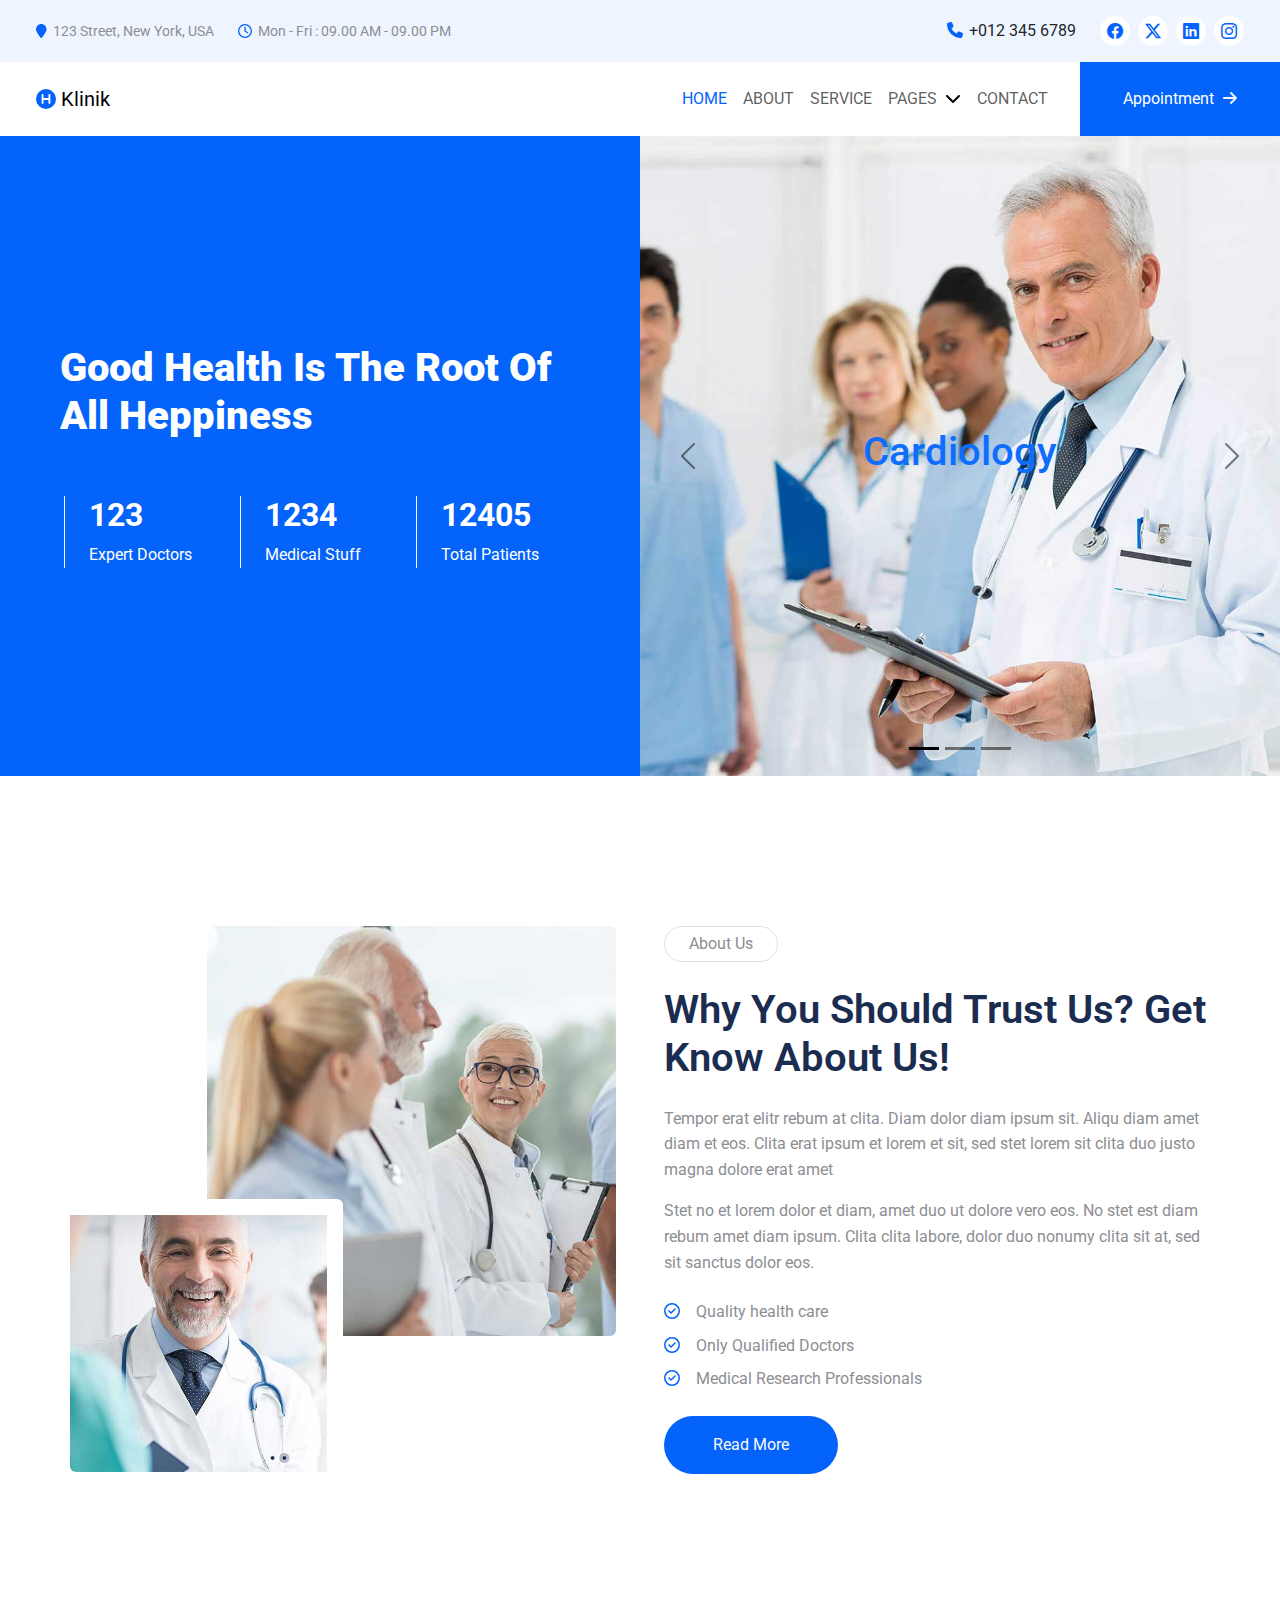
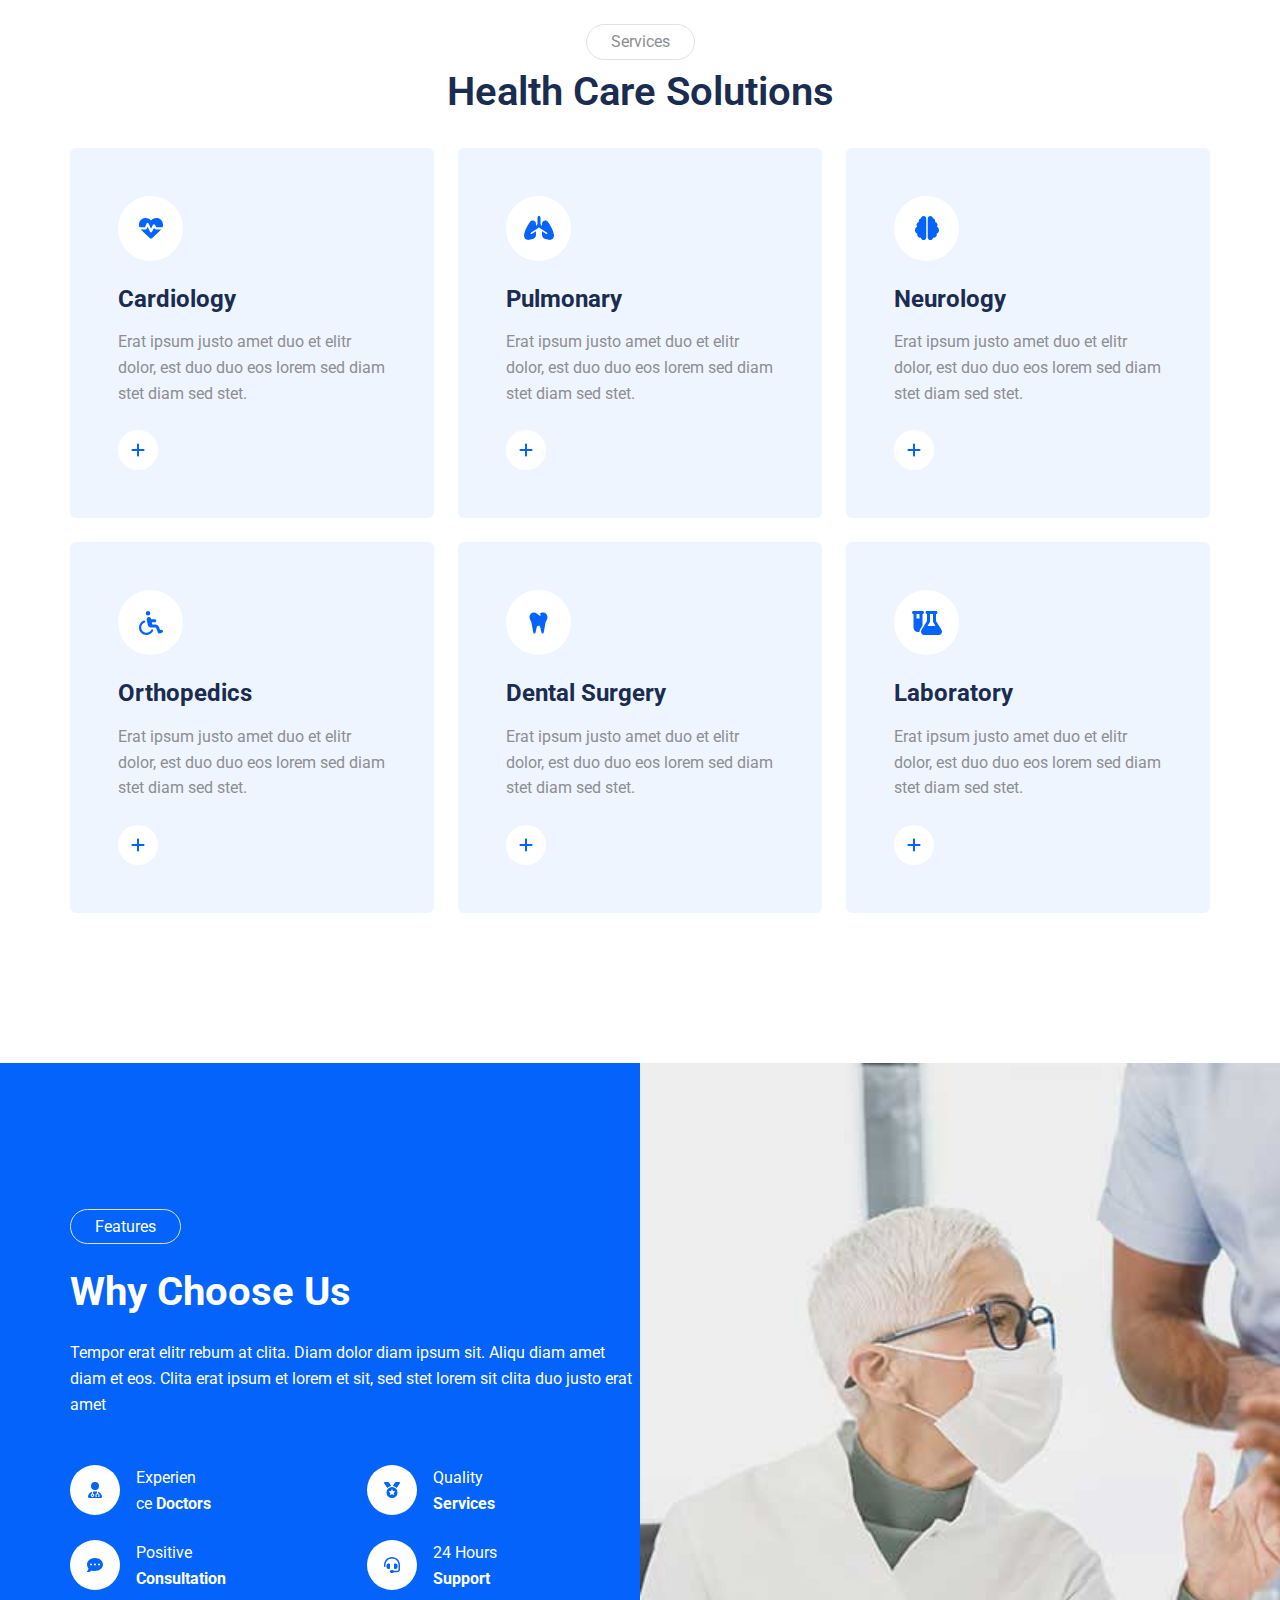
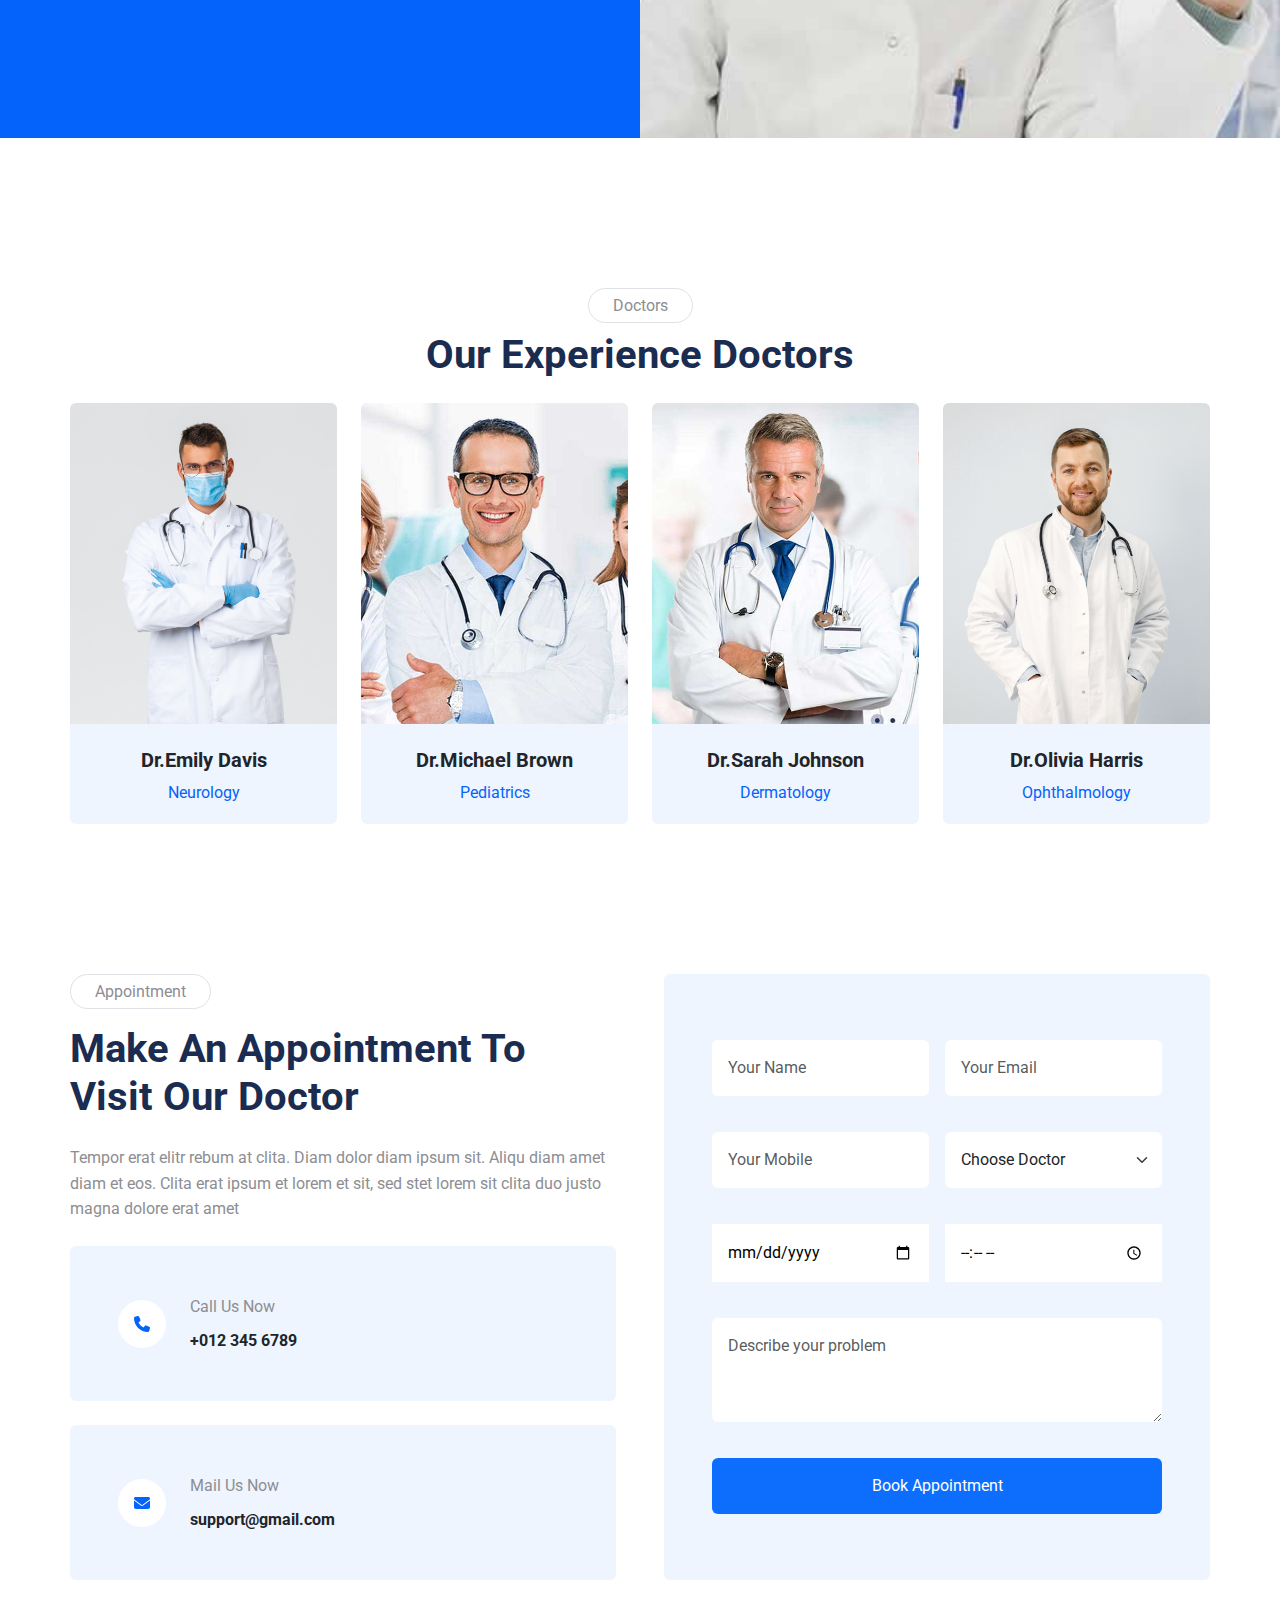
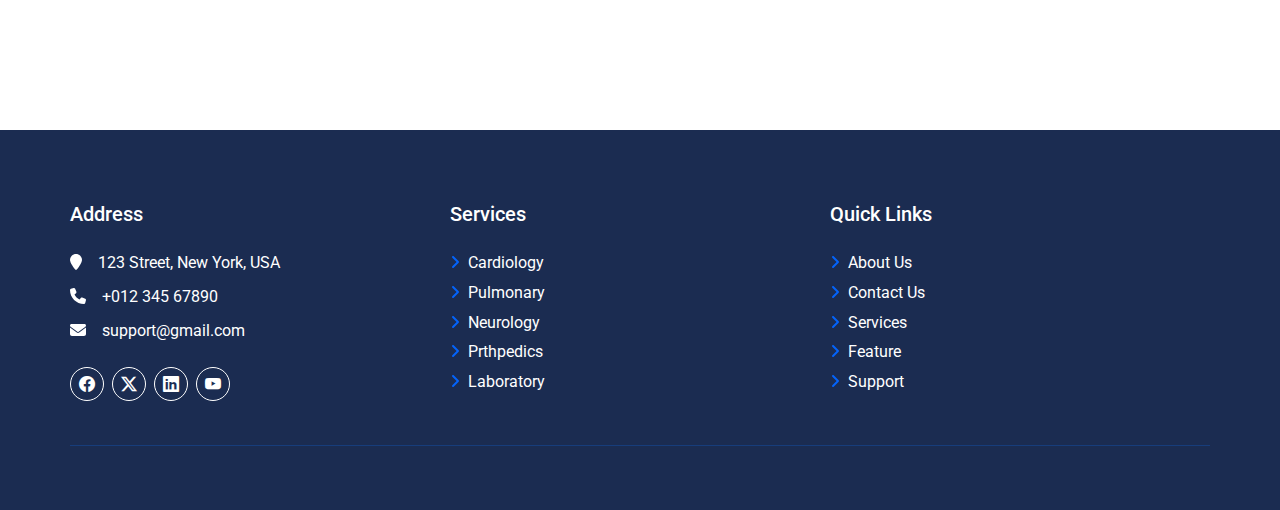
==== index.html @ 883d6381 "init project" ====
<html lang="en">

<head>
  <meta charset="UTF-8">
  <meta name="viewport" content="width=device-width, initial-scale=1.0">

  <!-- Google Web Fonts -->
  <link rel="preconnect" href="https://fonts.googleapis.com">
  <link rel="preconnect" href="https://fonts.gstatic.com" crossorigin>
  <link
    href="https://fonts.googleapis.com/css2?family=Roboto:ital,wght@0,100;0,300;0,400;0,500;0,700;0,900;1,100;1,300;1,400;1,500;1,700;1,900&display=swap"
    rel="stylesheet">

  <!-- Icons bootstrap -->
  <link rel="stylesheet" href="https://cdn.jsdelivr.net/npm/bootstrap-icons@1.11.3/font/bootstrap-icons.min.css">

  <!-- Css -->
  <link rel="stylesheet" href="./css/all.min.css">
  <link rel="stylesheet" href="./css/bootstrap.min.css">
  <link rel="stylesheet" href="./css/index.css">

  <title>Clinique</title>
</head>

<body>
  <!-- topBar Start -->
  <section id="topBar" class="d-none d-lg-block">
    <div class="container-fluid">
      <div class="row justify-content-between px-4 py-3">
        <div class="col-6 d-flex gap-4 align-items-center">
          <small><i class="fa-solid fa-location-pin" id="icon-topbar"></i>123 Street, New York, USA</small>
          <small><i class="fa-regular fa-clock" id="icon-topbar"></i>Mon - Fri : 09.00 AM - 09.00 PM</small>
        </div>
        <div class="col-6 d-flex gap-4 justify-content-end align-items-center">
          <p>
            <i class="fa-solid fa-phone" id="icon-topbar"></i>+012 345 6789</span>
          </p>
          <div id="social-media" class="d-flex gap-2">
            <a href="#" class="rounded-circle d-flex justify-content-center align-items-center">
              <i class="bi bi-facebook"></i>
            </a>
            <a href="#" class="rounded-circle d-flex justify-content-center align-items-center">
              <i class="bi bi-twitter-x"></i>
            </a>
            <a href="#" class="rounded-circle d-flex justify-content-center align-items-center">
              <i class="bi bi-linkedin"></i>
            </a>
            <a href="#" class="rounded-circle d-flex justify-content-center align-items-center">
              <i class="bi bi-instagram"></i>
            </a>
          </div>
        </div>
      </div>
    </div>
  </section>
  <!-- topBar End -->



  <!-- navbar Start -->
  <section id="navbar">
    <div class="container-fluid pe-lg-0 ">
      <nav class="navbar navbar-expand-lg px-4 py-3  position-relative ">
        <a class="navbar-brand" href="/index.html">
          <i class="fa-solid fa-circle-h"></i>
          Klinik
        </a>
        <button class="navbar-toggler" type="button" data-bs-toggle="collapse" data-bs-target="#navbarText"
          aria-controls="navbarText" aria-expanded="false" aria-label="Toggle navigation">
          <span class="navbar-toggler-icon"></span>
        </button>
        <div class="collapse navbar-collapse justify-content-end " id="navbarText">
          <ul class="navbar-nav mb-2 mb-lg-0 " id="links">
            <li class="nav-item">
              <a class="nav-link activelink " aria-current="page" href="/index.html">HOME</a>
            </li>
            <li class="nav-item">
              <a class="nav-link" href="/about.html">ABOUT</a>
            </li>
            <li class="nav-item">
              <a class="nav-link" href="/service.html">SERVICE</a>
            </li>
            <li class="nav-item">
              <a class="nav-link" href="#collapsePages" data-bs-toggle="collapse" aria-expanded="false"
                aria-controls="collapsePages"> PAGES<i class="fa-solid fa-chevron-down ms-2 " id="arrow-bottom"></i></a>
              <!-- dropdown phone and mobile -->
              <div class="collapse d-lg-none" id="collapsePages">
                <div class="card card-body">
                  <a class="p-2 d-block " href="/feature.html">Feature</a>
                  <a class="p-2 d-block " href="/ourdoctor.html">Our Doctor</a>
                  <a class="p-2 d-block " href="/Appointment.html">Appointment</a>
                </div>
              </div>
              <!--  list hover in laptop -->
              <ul class="rounded d-none d-lg-block  list-group list-group-flush position-absolute z-3" id="list-pages">
                <li class="list-group-item p-0 text-center"> <a class="p-2 d-block" href="/feature.html">Feature</a>
                </li>
                <li class="list-group-item p-0 text-center"> <a class="p-2 d-block" href="/ourdoctor.html">Our
                    Doctor</a></li>
                <li class="list-group-item p-0 text-center"> <a class="p-2 d-block"
                    href="/Appointment.html">Appointment</a> </li>
              </ul>



            </li>
            <li class="nav-item">
              <a class="nav-link" href="/contact.html">CONTACT</a>
            </li>
          </ul>

        </div>
        <button id="btn-nav" type="button" class="btn position-absolute end-0 top-0 bottom -0 h-100 d-none d-lg-block">
          <a href="/Appointment.html" class="text-white">Appointment <i class="fa-solid fa-arrow-right"></i></a>
        </button>
      </nav>
    </div>
  </section>
  <!-- navbar End -->

  <!-- <a  data-bs-toggle="collapse" href="#collapsePages" role="button" aria-expanded="false" aria-controls="collapsePages">
      Link with href
    </a>

  <div class="collapse" id="collapsePages">
    <div class="card card-body">
      Some placeholder content for the collapse component. This panel is hidden by default but revealed when the user activates the relevant trigger.
    </div>
  </div> -->

  <!-- Slide -->
  <section id="slide">
    <div class="container-fluid">
      <div id="bg-slide" class="row d-flex flex-column-reverse align-items-center flex-lg-row">
        <div class="col-12 col-lg-6 py-5 py-lg-0" id="text-slide">
          <div  class="px-lg-5 px-3 py-md-5 py-lg-0 py-0 h-100 d-flex flex-column  justify-content-center gap-5">
            <h1 id="title-text" class="fs-1 text-white">Good Health Is The Root Of All Heppiness</h1>
            <div class="row ps-3">
              <div class="col-12 col-md-4  ps-4 border-start border-light mb-4 mb-lg-0 " id="statistic">

                <h2 class="fw-bolder text-white">123</h2>
                <p class="text-white">Expert Doctors</p>
              </div>
              <div class="col-12 col-md-4 ps-4  border-start border-light mb-4 mb-lg-0 " id="statistic">

                <h2 class="fw-bolder text-white">1234</h2>
                <p class="text-white">Medical Stuff </p>
              </div>
              <div class="col-12 col-md-4  ps-4 border-start border-light mb-lg-0 " id="statistic">

                <h2 class="fw-bolder text-white">12405</h2>
                <p class="text-white">Total Patients </p>
              </div>
            </div>
          </div>
        </div>
        <!-- carousel -->
        <div class="col-12 col-lg-6  p-0">
          <div id="carouselExampleDark" class="carousel carousel-dark slide">
            <div class="carousel-indicators">
              <button type="button" data-bs-target="#carouselExampleDark" data-bs-slide-to="0" class="active"
                aria-current="true" aria-label="Slide 1"></button>
              <button type="button" data-bs-target="#carouselExampleDark" data-bs-slide-to="1"
                aria-label="Slide 2"></button>
              <button type="button" data-bs-target="#carouselExampleDark" data-bs-slide-to="2"
                aria-label="Slide 3"></button>
            </div>
            <div class="carousel-inner">
              <div class="carousel-item active" data-bs-interval="10000">
                <img src="./img/carousel-1.jpg" class="d-block w-100" alt="...">
                <div
                  class="carousel-caption d-none d-md-flex justify-content-center align-items-center position-absolute top-0  p-0 h-100 ">
                  <h5 class="text-primary fs-1">Cardiology</h5>
                </div>
              </div>
              <div class="carousel-item" data-bs-interval="2000">
                <img src="./img/carousel-2.jpg" class="d-block w-100" alt="...">
                <div
                  class="carousel-caption d-none d-md-flex justify-content-center align-items-center position-absolute top-0  p-0 h-100 "
                  id="text-coursel-item">
                  <h5 class="text-primary fs-1">Neurology</h5>
                </div>
              </div>
              <div class="carousel-item" data-bs-interval="3000">
                <img src="./img/carousel-3.jpg" class="d-block w-100" alt="...">
                <div
                  class="carousel-caption d-none d-md-flex justify-content-center align-items-center position-absolute top-0  p-0 h-100"
                  id="text-coursel-item">
                  <h5 class="text-primary fs-1">Pulmonary</h5>
                </div>
              </div>
              >
            </div>
            <button class="carousel-control-prev" type="button" data-bs-target="#carouselExampleDark"
              data-bs-slide="prev">
              <span class="carousel-control-prev-icon" aria-hidden="true"></span>
              <span class="visually-hidden">Previous</span>
            </button>
            <button class="carousel-control-next" type="button" data-bs-target="#carouselExampleDark"
              data-bs-slide="next">
              <span class="carousel-control-next-icon" aria-hidden="true"></span>
              <span class="visually-hidden">Next</span>
            </button>
          </div>
        </div>
      </div>
    </div>

  </section>
  <!-- Slide End -->


  <!-- About Us Start -->
  <section id="About-Us">
    <div class="container px-4 px-md-0">
      <div class="row g-5 px-lg-0">
        <div class="col-12 col-lg-6 d-flex flex-column" id="section-img">
          <img id="img-about-1" class="align-self-end rounded w-75" src="./img/about-1.jpg" alt="">
          <img class="w-50 pt-3 pe-3 bg-white rounded" id="img-about-2" src="./img/about-2.jpg" alt="">
        </div>
        <div class="col-12 col-lg-6" id="text">
          <p id="name-section" class="mb-4 border rounded-pill py-1 px-4">About Us</p>
          <h1 id="title-section" class="mb-4">Why You Should Trust Us? Get Know About Us!</h1>
          <p id="para" class="mb-3">Tempor erat elitr rebum at clita. Diam dolor diam ipsum sit. Aliqu diam amet diam et
            eos. Clita erat ipsum
            et lorem et sit, sed stet lorem sit clita duo justo magna dolore erat amet</p>
          <p id="para" class="mb-4">Stet no et lorem dolor et diam, amet duo ut dolore vero eos. No stet est diam rebum
            amet diam ipsum. Clita
            clita labore, dolor duo nonumy clita sit at, sed sit sanctus dolor eos. </p>
          <p id="advantage" class="mb-2"><i class="fa-regular fa-circle-check me-3 m "></i>Quality health care</p>
          <p id="advantage" class="mb-2"><i class="fa-regular fa-circle-check me-3 m "></i>Only Qualified Doctors </p>
          <p id="advantage" class="mb-4"><i class="fa-regular fa-circle-check me-3 m "></i>Medical Research
            Professionals</p>
          <button id="btn-Read" class="btn rounded-pill py-3 px-5 text-light " type="button">Read More</button>
        </div>
      </div>
    </div>
  </section>
  <!-- About End -->


  <!-- Services Start -->
  <section id="Services">
    <div class="container px-4 px-md-0">
      <div class="d-flex align-items-center flex-column mb-4">
        <p class="border rounded-pill py-1 px-4 mb-2" id="name-section">Services</p>
        <h1 id="title-section">Health Care Solutions</h1>
      </div>
      <div class="row g-4 ">

        <div class="col-md-6 col-lg-4 ">
          <div id="bg-service" class="p-5 rounded">
            <p id="container-icon"
              class="rounded-circle bg-white mb-4 d-flex justify-content-center align-items-center"><i
                class="fa-solid fa-heart-pulse fs-4"></i></p>
            <h4 class="mb-3 fw-bold" id="name-service">Cardiology</h4>
            <p class="mb-4 " id="para">Erat ipsum justo amet duo et elitr dolor, est duo duo eos lorem sed diam stet
              diam sed stet. </p>
            <a href="" class="btn bg-white rounded-pill d-flex align-items-center " id="btn"><i class="fa-solid fa-plus"
                id="icon"></i><span>Read More</span></a>
          </div>
        </div>

        <div class="col-md-6 col-lg-4 ">
          <div id="bg-service" class="p-5 rounded ">
            <p id="container-icon"
              class="rounded-circle bg-white mb-4 d-flex justify-content-center align-items-center"><i
                class="fa-solid fa-lungs fs-4"></i></p>
            <h4 class="mb-3 fw-bold" id="name-service">Pulmonary</h4>
            <p class="mb-4 " id="para">Erat ipsum justo amet duo et elitr dolor, est duo duo eos lorem sed diam stet
              diam sed stet. </p>
            <a href="" class="btn bg-white rounded-pill d-flex align-items-center " id="btn"><i class="fa-solid fa-plus"
                id="icon"></i><span>Read More</span></a>
          </div>
        </div>

        <div class="col-md-6 col-lg-4 ">
          <div id="bg-service" class="p-5 rounded ">
            <p id="container-icon"
              class="rounded-circle bg-white mb-4 d-flex justify-content-center align-items-center"><i
                class="fa-solid fa-brain fs-4"></i></p>
            <h4 class="mb-3 fw-bold" id="name-service">Neurology</h4>
            <p class="mb-4 " id="para">Erat ipsum justo amet duo et elitr dolor, est duo duo eos lorem sed diam stet
              diam sed stet. </p>
            <a href="" class="btn bg-white rounded-pill d-flex align-items-center " id="btn"><i class="fa-solid fa-plus"
                id="icon"></i><span>Read More</span></a>
          </div>
        </div>

        <div class="col-md-6 col-lg-4 ">
          <div id="bg-service" class="p-5 rounded ">
            <p id="container-icon"
              class="rounded-circle bg-white mb-4 d-flex justify-content-center align-items-center"><i
                class="fa-solid fa-wheelchair fs-4"></i></p>
            <h4 class="mb-3 fw-bold" id="name-service">Orthopedics</h4>
            <p class="mb-4 " id="para">Erat ipsum justo amet duo et elitr dolor, est duo duo eos lorem sed diam stet
              diam sed stet. </p>
            <a href="" class="btn bg-white rounded-pill d-flex align-items-center " id="btn"><i class="fa-solid fa-plus"
                id="icon"></i><span>Read More</span></a>
          </div>
        </div>

        <div class="col-md-6 col-lg-4 ">
          <div id="bg-service" class="p-5 rounded ">
            <p id="container-icon"
              class="rounded-circle bg-white mb-4 d-flex justify-content-center align-items-center"><i
                class="fa-solid fa-tooth fs-4"></i></p>
            <h4 class="mb-3 fw-bold" id="name-service">Dental Surgery</h4>
            <p class="mb-4 " id="para">Erat ipsum justo amet duo et elitr dolor, est duo duo eos lorem sed diam stet
              diam sed stet. </p>
            <a href="" class="btn bg-white rounded-pill d-flex align-items-center " id="btn">
              <i class="fa-solid fa-plus" id="icon"></i>
              <span>Read More</span></a>
          </div>
        </div>

        <div class="col-md-6 col-lg-4 ">
          <div id="bg-service" class="p-5 rounded ">
            <p id="container-icon"
              class="rounded-circle bg-white mb-4 d-flex justify-content-center align-items-center"><i
                class="fa-solid fa-flask-vial fs-4"></i></p>
            <h4 class="mb-3 fw-bold" id="name-service">Laboratory</h4>
            <p class="mb-4 " id="para">Erat ipsum justo amet duo et elitr dolor, est duo duo eos lorem sed diam stet
              diam sed stet. </p>
            <a href="" class="btn bg-white rounded-pill d-flex align-items-center " id="btn"><i class="fa-solid fa-plus"
                id="icon"></i><span>Read More</span></a>
          </div>
        </div>

      </div>
    </div>
  </section>
  <!-- Services End -->

  <!-- Features Start -->
  <section id="Features" class="position-relative py-5 py-lg-0 ">
    <div class="container px-4 px-md-0">
      <div class="row g-5 g-lg-0 h-100">
        <div class="col-12 col-lg-6  align-self-center">
          <p class="border rounded-pill py-1 px-4 mb-4 text-white">Features</p>
          <h1 class="text-white fw-bold mb-4">Why Choose Us</h1>
          <p class="text-white mb-4">Tempor erat elitr rebum at clita. Diam dolor diam ipsum sit. Aliqu diam amet diam
            et
            eos.
            Clita erat ipsum et
            lorem et sit, sed stet lorem sit clita duo justo erat amet </p>
          <div class="row g-4 mt-4">
            <div class="col-6 d-flex gap-3">
              <span id="icon" class="bg-white d-flex justify-content-center align-items-center rounded-circle"><i
                  class="fa-solid fa-user-doctor"></i></span>
              <p class="text-white">Experien <br> ce <strong>Doctors</strong></p>
            </div>
            <div class="col-6 d-flex gap-3">
              <span id="icon" class="bg-white d-flex justify-content-center align-items-center rounded-circle"><i
                  class="fa-solid fa-medal"></i></span>
              <p class="text-white">Quality <br> <strong>Services</strong></p>
            </div>
            <div class="col-6 d-flex gap-3">
              <span id="icon" class="bg-white d-flex justify-content-center align-items-center rounded-circle"><i
                  class="fa-solid fa-comment-dots"></i></span>
              <p class="text-white">Positive <br> <strong>Consultation</strong></p>
            </div>
            <div class="col-6 d-flex gap-3">
              <span id="icon" class="bg-white d-flex justify-content-center align-items-center rounded-circle"><i
                  class="fa-solid fa-headset"></i></span>
              <p class="text-white">24 Hours <br> <strong>Support</strong></p>
            </div>
          </div>
        </div>
        <div class="col-12 col-lg-6"> <img id="img-features" class="w-lg-50 w-100 object-fit-cover"
            src="./img/feature.jpg" alt=""></div>

      </div>


    </div>


  </section>
  <!-- Features End -->

  <!-- Doctors Start -->
  <section id="Doctors">
    <div class="container px-4 px-md-0">
      <div class="d-flex flex-column justify-content-center align-items-center">
        <p id="name-section" class="border rounded-pill py-1 px-4 mb-2">Doctors</p>
        <h1 id="title-section" class="fw-bold mb-4">Our Experience Doctors</h1>
      </div>
      <div class="row g-4">

        <div class="col-md-6 col-lg ">
          <div id="doctor" class="overflow-hidden rounded">
            <img class="w-100 position-relative " id="img-doctor" src="./img/doct1.png" alt="">
            <div id="informations" class="p-4 gap-4 position-relative ">
              <div class="d-flex flex-column justify-content-center align-items-center mb-4">
                <h5 class="fw-bold">Dr.Emily Davis</h5>
                <p id="Department">Neurology </p>
              </div>
              <div id="social-media" class="d-inline-flex justify-content-center w-100 gap-2">
                <a href="#" id="link" class="d-flex justify-content-center align-items-center rounded-circle">
                  <i class="bi bi-facebook" id="icon-socialmedia"></i>
                </a>
                <a href="#" id="link" class="d-flex justify-content-center align-items-center rounded-circle">
                  <i class="bi bi-twitter-x"></i>
                </a>
                <a href="#" id="link" class="d-flex justify-content-center align-items-center rounded-circle">
                  <i class="bi bi-instagram"></i>
                </a>
              </div>
            </div>
          </div>
        </div>

        <div class="col-md-6 col-lg ">
          <div id="doctor" class="overflow-hidden rounded">
            <img class="w-100 position-relative " id="img-doctor" src="./img/doct2.jpg" alt="">
            <div id="informations" class="p-4 gap-4 position-relative ">
              <div class="d-flex flex-column justify-content-center align-items-center mb-4">
                <h5 class="fw-bold">Dr.Michael Brown</h5>
                <p id="Department">Pediatrics</p>
              </div>
              <div id="social-media" class="d-inline-flex justify-content-center w-100 gap-2">
                <a href="#" id="link" class="d-flex justify-content-center align-items-center rounded-circle">
                  <i class="bi bi-facebook" id="icon-socialmedia"></i>
                </a>
                <a href="#" id="link" class="d-flex justify-content-center align-items-center rounded-circle">
                  <i class="bi bi-twitter-x"></i>
                </a>
                <a href="#" id="link" class="d-flex justify-content-center align-items-center rounded-circle">
                  <i class="bi bi-instagram"></i>
                </a>
              </div>
            </div>
          </div>
        </div>

        <div class="col-md-6 col-lg ">
          <div id="doctor" class="overflow-hidden rounded">
            <img class="w-100 position-relative " id="img-doctor" src="./img/doct3.jpg" alt="">
            <div id="informations" class="p-4 gap-4 position-relative ">
              <div class="d-flex flex-column justify-content-center align-items-center mb-4">
                <h5 class="fw-bold">Dr.Sarah Johnson</h5>
                <p id="Department">Dermatology</p>
              </div>
              <div id="social-media" class="d-inline-flex justify-content-center w-100 gap-2">
                <a href="#" id="link" class="d-flex justify-content-center align-items-center rounded-circle">
                  <i class="bi bi-facebook" id="icon-socialmedia"></i>
                </a>
                <a href="#" id="link" class="d-flex justify-content-center align-items-center rounded-circle">
                  <i class="bi bi-twitter-x"></i>
                </a>
                <a href="#" id="link" class="d-flex justify-content-center align-items-center rounded-circle">
                  <i class="bi bi-instagram"></i>
                </a>
              </div>
            </div>
          </div>
        </div>

        <div class="col-md-6 col-lg ">
          <div id="doctor" class="overflow-hidden rounded">
            <img class="w-100 position-relative " id="img-doctor" src="./img/doct 4.png" alt="">
            <div id="informations" class="p-4 gap-4 position-relative ">
              <div class="d-flex flex-column justify-content-center align-items-center mb-4">
                <h5 class="fw-bold">Dr.Olivia Harris</h5>
                <p id="Department">Ophthalmology</p>
              </div>
              <div id="social-media" class="d-inline-flex justify-content-center w-100 gap-2">
                <a href="#" id="link" class="d-flex justify-content-center align-items-center rounded-circle">
                  <i class="bi bi-facebook" id="icon-socialmedia"></i>
                </a>
                <a href="#" id="link" class="d-flex justify-content-center align-items-center rounded-circle">
                  <i class="bi bi-twitter-x"></i>
                </a>
                <a href="#" id="link" class="d-flex justify-content-center align-items-center rounded-circle">
                  <i class="bi bi-instagram"></i>
                </a>
              </div>
            </div>
          </div>
        </div>


      </div>
    </div>
  </section>
  <!-- Doctors End -->


  <!-- Appointment Start -->
  <section id="Appointment">
    <div class="container px-4 px-md-0">
      <div class="row g-5">
        <div class="col-md-12 col-lg">
          <div>
            <p class="border rounded-pill py-1 px-4 mb-3" id="name-section">Appointment</p>
            <h1 id="title-section" class="fw-bold mb-4">Make An Appointment To Visit Our Doctor</h1>
            <p id="para" class="mb-4 ">Tempor erat elitr rebum at clita. Diam dolor diam ipsum sit. Aliqu diam amet diam
              et eos. Clita erat
              ipsum
              et lorem et sit, sed stet lorem sit clita duo justo magna dolore erat amet </p>
            <div id="phone" class="p-5 rounded mb-4">
              <div class="d-flex align-items-center gap-4">
                <p class="bg-white p-3 rounded-circle"><i class="fa-solid fa-phone" id="icon-topbar"></i></p>
                <p id="title-contact" class="d-flex flex-column gap-2 ">Call Us Now <strong class="text-dark">+012 345
                    6789</strong></p>
              </div>
            </div>
            <div id="email" class="p-5 rounded ">
              <div class="d-flex align-items-center gap-4">
                <p class="bg-white p-3 rounded-circle"><i class="fa-solid fa-envelope"></i></p>
                <p id="title-contact" class="d-flex flex-column gap-2">Mail Us Now<strong
                    class="text-dark">support@gmail.com</strong></p>
              </div>
            </div>
          </div>
        </div>
        <div class="col-md-12 col-lg rounded ">
          <div class="h-100 p-md-5 p-4 d-flex rounded" id="container-form">
            <form class="row g-3 gx-lg-3 g-lg-0 align-items-center h-100 ">
              <div class="col-md-6">
                <input type="text" class="form-control p-3 border-0" id="exampleInputEmail1"
                  aria-describedby="emailHelp" placeholder="Your Name">
              </div>
              <div class="col-md-6">
                <input type="email" class="form-control p-3 border-0" id="exampleInputEmail1"
                  aria-describedby="emailHelp" placeholder="Your Email">
              </div>
              <div class="col-12 col-md-6">
                <input type="number" class="form-control p-3 border-0" id="exampleInputEmail1"
                  aria-describedby="emailHelp" placeholder="Your Mobile">
              </div>
              <div class="col-md-6">
                <select class="form-select p-3 border-0" aria-label="Default select example">
                  <option selected>Choose Doctor</option>
                  <option value="Doctor 1">Dr.Olivia Harris</option>
                  <option value="Doctor 2">Dr.Laura Taylor</option>
                  <option value="Doctor 3">Dr.William Lee</option>
                </select>
              </div>
              <div class="col-md-6">
                <input type="date" class="p-3 w-100 border-0">
              </div>
              <div class="col-12 col-md-6">
                <input type="time" class="p-3 w-100 border-0">
              </div>
              <div class="col-md-12">
                <textarea class="form-control p-3 border-0" id="exampleFormControlTextarea1" rows="3"
                  placeholder="Describe your problem"></textarea>
              </div>
              <div class="col ">
                <button type="submit" class="btn btn-primary w-100  p-3 border-0">Book Appointment</button>
              </div>



            </form>
          </div>
        </div>
      </div>
    </div>

  </section>
  <!-- Appointment End -->


  <!-- Footer Start -->
  <section id="Footer">
    <div class="container px-4 px-md-0">
      <div class="py-5">
        <div class="row g-5 g-lg-0 py-4">
          <div class="col-12 col-md-6 col-lg">
            <div id="Address">
              <h5 class="mb-4">Address</h5>
              <div class="mb-3 d-flex flex-column">
                <p class="mb-2 "><i class="fa-solid fa-location-pin me-3 text-white " id="icon-topbar"></i>123 Street,
                  New York, USA</p>
                <p class="mb-2"><i class="fa-solid fa-phone me-3 text-white " id="icon-topbar"></i>+012 345 67890</p>
                <p class="mb-2"><i class="fa-solid fa-envelope me-3 text-white "></i>support@gmail.com</p>
              </div>
              <div class="d-flex align-items-center gap-2" id="social-media">
                <a href="" class="p-2 rounded-circle "><i class="bi bi-facebook"></i></a>
                <a href="" class="p-2 rounded-circle "><i class="bi bi-twitter-x"></i></a>
                <a href="" class="p-2 rounded-circle "><i class="bi bi-linkedin"></i></a>
                <a href="" class="p-2 rounded-circle "><i class="bi bi-youtube"></i></a>

              </div>
            </div>
          </div>
          <div class="col-12 col-md-6 col-lg">
            <div id="Services">
              <h5 class="mb-4">Services</h5>
              <div class="d-flex flex-column" id="Services-links">
                <a href="#" class="mb-1"><i class="fa-solid fa-angle-right me-2"
                    id="icon-arrow"></i><span>Cardiology</span></a>
                <a href="#" class="mb-1 "><i class="fa-solid fa-angle-right me-2"
                    id="icon-arrow"></i><span>Pulmonary</span></a>
                <a href="#" class="mb-1 "><i class="fa-solid fa-angle-right me-2"
                    id="icon-arrow"></i><span>Neurology</span></a>
                <a href="#" class="mb-1 "><i class="fa-solid fa-angle-right me-2"
                    id="icon-arrow"></i><span>Prthpedics</span></a>
                <a href="#" class="mb-1 "><i class="fa-solid fa-angle-right me-2"
                    id="icon-arrow"></i><span>Laboratory</span></a>
              </div>
            </div>
          </div>
          <div class="col-12 col-md-6 col-lg">
            <div id="Quick-Links">
              <h5 class="mb-4">Quick Links</h5>
              <div class="d-flex flex-column" id="links">
                <a href="/about.html" class="mb-1 "><i class="fa-solid fa-angle-right me-2"></i>About Us</a>
                <a href="/contact.html" class="mb-1 "><i class="fa-solid fa-angle-right me-2"></i>Contact Us</a>
                <a href="/service.html" class="mb-1 "><i class="fa-solid fa-angle-right me-2"></i>Services</a>
                <a href="/feature.html" class="mb-1 "><i class="fa-solid fa-angle-right me-2"></i>Feature</a>
                <a href="/contact.html" class="mb-1 "><i class="fa-solid fa-angle-right me-2"></i>Support</p>
              </div>
            </div>
          </div>
          <div class="col-12 col-lg">
          </div>

        </div>
        <hr>
      </div>
    </div>
  </section>
  <!-- Footer End -->

  <!-- Booststrap - Font awesome -->
  <script src="./js/bootstrap.bundle.min.js"></script>
  <script src="./js/all.min.js"></script>
  <script src="./js/index.js"></script>
</body>

</html>
---- css/index.css ----
/* Reset */
* {
  margin: 0;
  padding: 0;
  box-sizing: border-box;
}

/*
css / 
 - index.css 
 - index.css.map
 - index.scss
 - 

*


/* Variables */
body {
  font-family: "Roboto", sans-serif;
  line-height: 1.6;
  overflow-x: hidden;
}

p {
  padding: 0px;
  margin: 0px;
}

h1,
h2,
h3,
h4,
h5,
h6,
p {
  width: fit-content;
}

svg {
  color: #0463FA;
}

button {
  background-color: #0463FA;
  color: #eff5ff;
}

small {
  color: #8D8E92;
}

a {
  text-decoration: none;
}

.activelink {
  color: #0463FA;
}

#Breadcrumb {
  height: 37%;
  background-image: url(/img/header-page.jpg);
  background-size: cover;
  background-position: center;
}

#slide,
#About-Us,
section#Services,
#Features,
#Doctors,
#testimonial,
#Appointment,
#Breadcrumb,
#contact {
  margin-bottom: 150px;
}

#topBar {
  background-color: #eff5ff;
}
#topBar #icon-topbar {
  margin-right: 6px;
}
#topBar #social-media a {
  background-color: white;
  height: 30px;
  width: 30px;
  transition: background-color 0.3s ease;
}
#topBar #social-media a:hover {
  background-color: #0463FA;
}
#topBar #social-media a:hover i {
  color: white;
}
#topBar #social-media i {
  color: #0463FA;
  transition: color 0.3s ease;
}

#navbar #navbarText {
  margin-right: 200px;
}
#navbar #btn-nav {
  background-color: #0463FA;
  color: #eff5ff;
  width: 200px;
  border-radius: 0px;
}
#navbar #btn-nav svg {
  color: #eff5ff;
  margin-left: 5px;
}

#bg-slide {
  background-color: #0463FA;
}
#bg-slide #text-slide #title-text {
  font-weight: 900;
  color: #eff5ff;
}

#navbar #navbarText ul li a #arrow-bottom {
  color: rgb(0, 0, 0);
}
#navbar #navbarText ul li a:hover {
  color: #0463FA;
}
#navbar #navbarText ul li a:hover #arrow-bottom {
  color: #0463FA;
}
#navbar #navbarText ul li #list-pages {
  width: 132px;
  margin-top: 30px;
  opacity: 0;
  transition: transform 0.7s ease;
}
#navbar #navbarText ul li #list-pages li a {
  color: #0463FA;
}
#navbar #navbarText ul li #list-pages li:hover {
  background-color: #0463FA;
}
#navbar #navbarText ul li #list-pages li:hover a {
  color: white;
}
#navbar #navbarText ul li:hover #list-pages {
  opacity: 1;
  transform: translateY(-16px);
}
#navbar #navbarText ul li #collapsePages a {
  color: black;
}
#navbar #navbarText ul li #collapsePages a:hover {
  color: #0463FA;
}

#About-Us #text #name-section {
  color: #8D8E92;
}
#About-Us #text #title-section {
  color: #1B2C51;
  font-weight: 600;
}
#About-Us #text #para,
#About-Us #text #advantage {
  color: #8D8E92;
}
#About-Us #text #btn-Read {
  background-color: #0463FA;
}
#About-Us #section-img #img-about-2 {
  margin-top: -25%;
}

#Services #name-section {
  color: #8D8E92;
}
#Services #title-section {
  font-weight: 600;
  color: #1B2C51;
}
#Services #bg-service {
  transition: transform 0.3s ease, box-shadow 0.3s ease;
  background-color: #eff5ff;
}
#Services #bg-service #container-icon {
  height: 65px;
  width: 65px;
}
#Services #bg-service #name-service {
  color: #1B2C51;
}
#Services #bg-service #para {
  color: #8D8E92;
}
#Services #bg-service #btn {
  width: max-content;
  height: 40px;
  transition: 0.5s;
}
#Services #bg-service #btn span {
  display: none;
  transition: 0.5s;
}
#Services #bg-service:hover #btn span {
  display: block;
}
#Services #bg-service:hover #btn #icon {
  margin-right: 8px;
  transition: 0.5s;
}
#Services #bg-service:hover {
  transform: scale(1.03);
  box-shadow: 2px 0px 20px rgba(0, 0, 0, 0.1);
}

#Features {
  background-color: #0463FA;
  height: 75%;
}
#Features #icon {
  height: 50px;
  width: 50px;
}
#Features #img-features {
  height: -webkit-fill-available;
  position: absolute;
  top: 0;
  bottom: 0;
}

#Doctors #name-section {
  color: #8D8E92;
}
#Doctors #title-section {
  color: #1B2C51;
}
#Doctors #doctor {
  position: relative;
}
#Doctors #doctor #img-doctor {
  transition: transform 0.5s ease;
}
#Doctors #doctor #informations {
  background-color: #eff5ff;
  height: 100px;
  transition: height 0.5s ease, margin-top 0.5s ease;
}
#Doctors #doctor #informations #Department {
  color: #0463FA;
}
#Doctors #doctor #informations #social-media {
  opacity: 0;
  transition: opacity 0.5s ease;
}
#Doctors #doctor #informations #social-media #link {
  height: 40px;
  width: 40px;
  background-color: white;
  transition: background-color 0.3s ease;
}
#Doctors #doctor #informations #social-media #link i {
  color: #0463FA;
}
#Doctors #doctor #informations #social-media #link:hover {
  background-color: #0463FA;
}
#Doctors #doctor #informations #social-media #link:hover i {
  color: white;
}
#Doctors #doctor:hover #img-doctor {
  transform: translateY(-20px);
}
#Doctors #doctor:hover #informations #social-media {
  opacity: 1;
}
#Doctors #doctor:hover #informations {
  height: 160px;
  margin-top: -60px;
}
#Doctors #icon {
  height: 20px;
  width: 20px;
}
#Doctors #icon #icon-socialmedia {
  color: #0463FA;
}

#Appointment #name-section {
  color: #8D8E92;
}
#Appointment #title-section {
  color: #1B2C51;
}
#Appointment #para {
  color: #8D8E92;
}
#Appointment #phone,
#Appointment #email {
  background-color: #eff5ff;
}
#Appointment #phone #title-contact,
#Appointment #email #title-contact {
  color: #8D8E92;
}
#Appointment #container-form {
  background-color: #eff5ff;
}

#testimonial #header-testimonial #name-section {
  color: #8D8E92;
}
#testimonial #header-testimonial #title-section {
  color: #1B2C51;
}

#Footer {
  background-color: #1B2C51;
  color: white;
}
#Footer #Address #social-media a {
  border: 1px solid white;
  transition: border-color 0.3s ease, color 0.3s ease;
  color: white;
  width: max-content;
}
#Footer #Address #social-media a:hover {
  color: #0463FA;
  border-color: #0463FA;
}
#Footer #Services #Services-links a,
#Footer #Quick-Links #links a {
  display: inline-block;
  transition: transform 0.3s ease;
  color: white;
  width: max-content;
}
#Footer #Services #Services-links a:hover #icon-arrow,
#Footer #Quick-Links #links a:hover #icon-arrow {
  transform: scaleX(1);
}
#Footer #Services #Services-links a:hover,
#Footer #Quick-Links #links a:hover {
  color: #0463FA;
  transform: scaleX(1.1);
}
#Footer #btn-signup {
  transform: translate(-16px, -50%);
}

#contact #name-section {
  color: #8D8E92;
}
#contact #title-section {
  color: #1B2C51;
}
#contact #para {
  color: #8D8E92;
}
#contact #phone,
#contact #location,
#contact #email {
  background-color: #eff5ff;
}
#contact #container-form {
  background-color: #eff5ff;
}

/* Style for tablets (less than de 992px) */
@media (max-width: 991.98px) {
  #Features {
    height: 100%;
    overflow: hidden;
  }
  #Features #img-features {
    position: relative;
  }
}
/* Style for phone (less than de 767.98px) */
@media (max-width: 767.98px) {
  #Features {
    height: 100%;
    overflow: hidden;
  }
  #Features #img-features {
    position: relative;
  }
}

/*# sourceMappingURL=index.css.map */
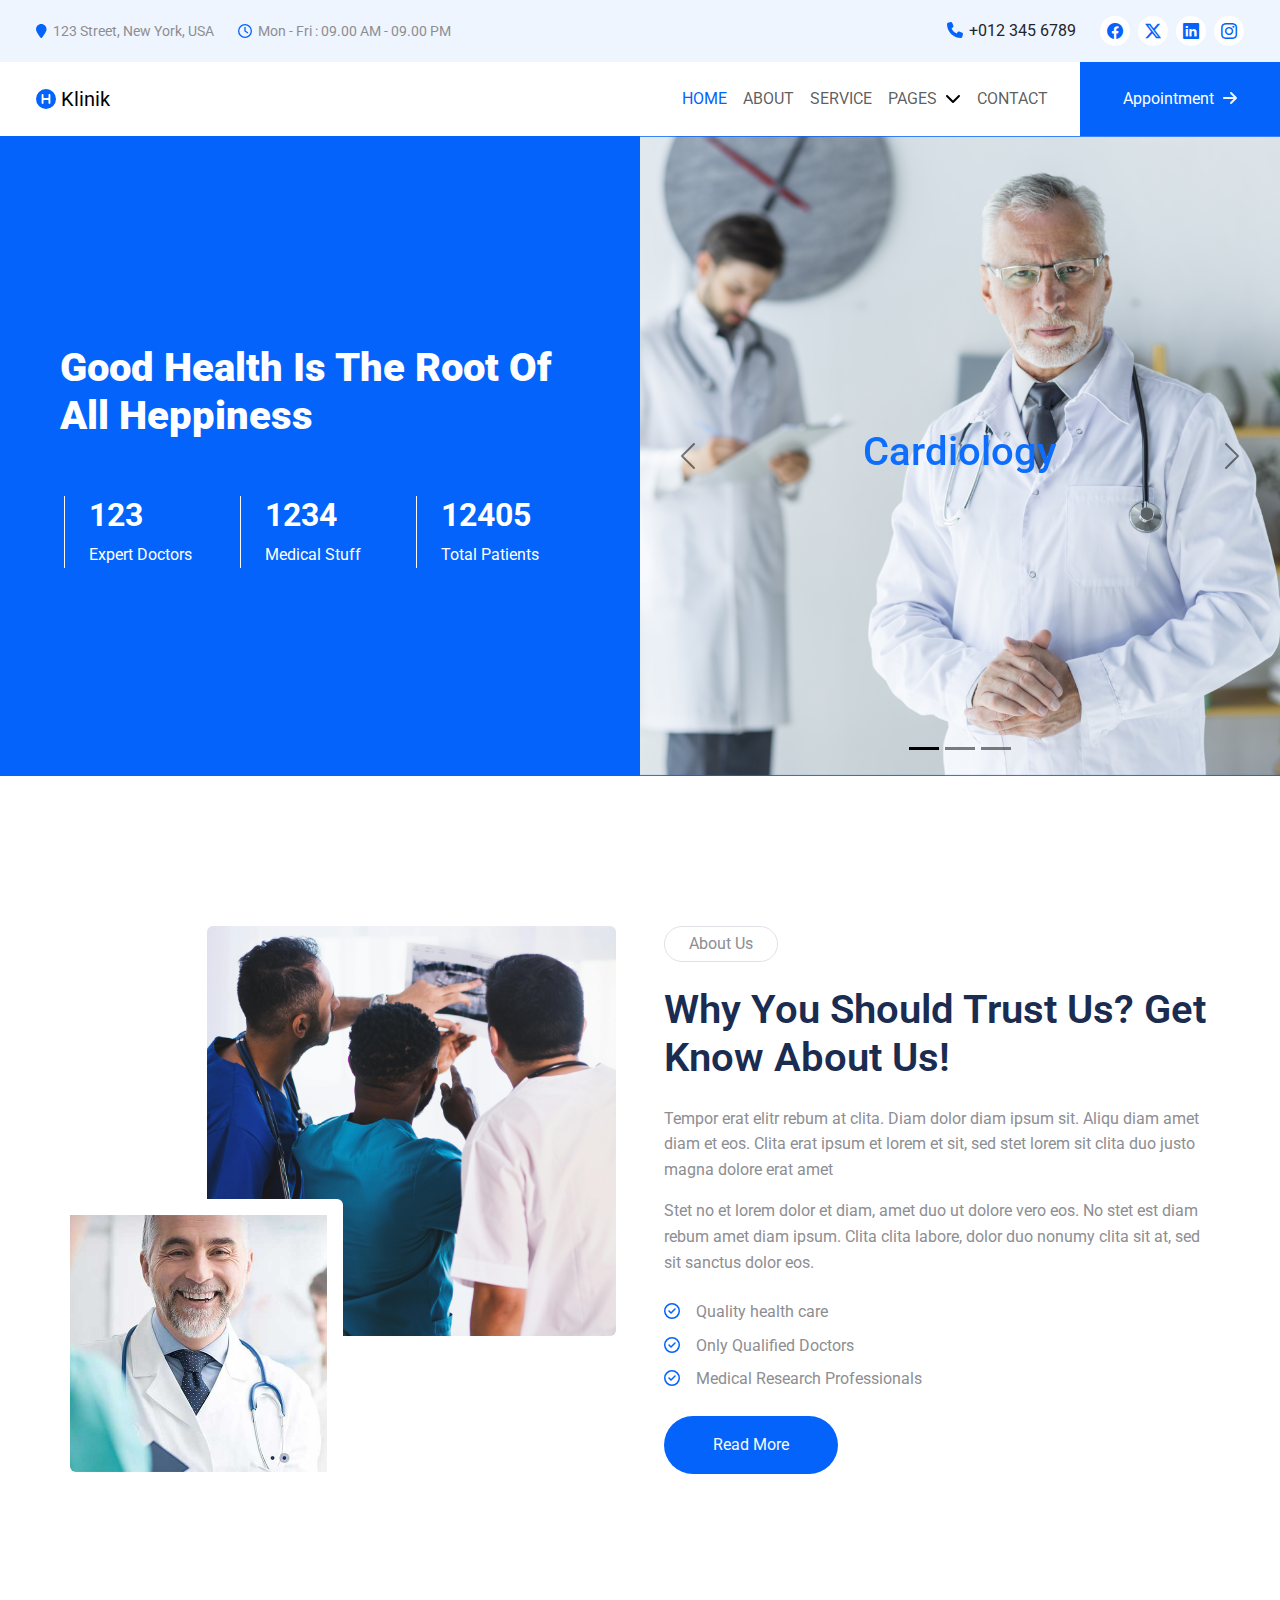
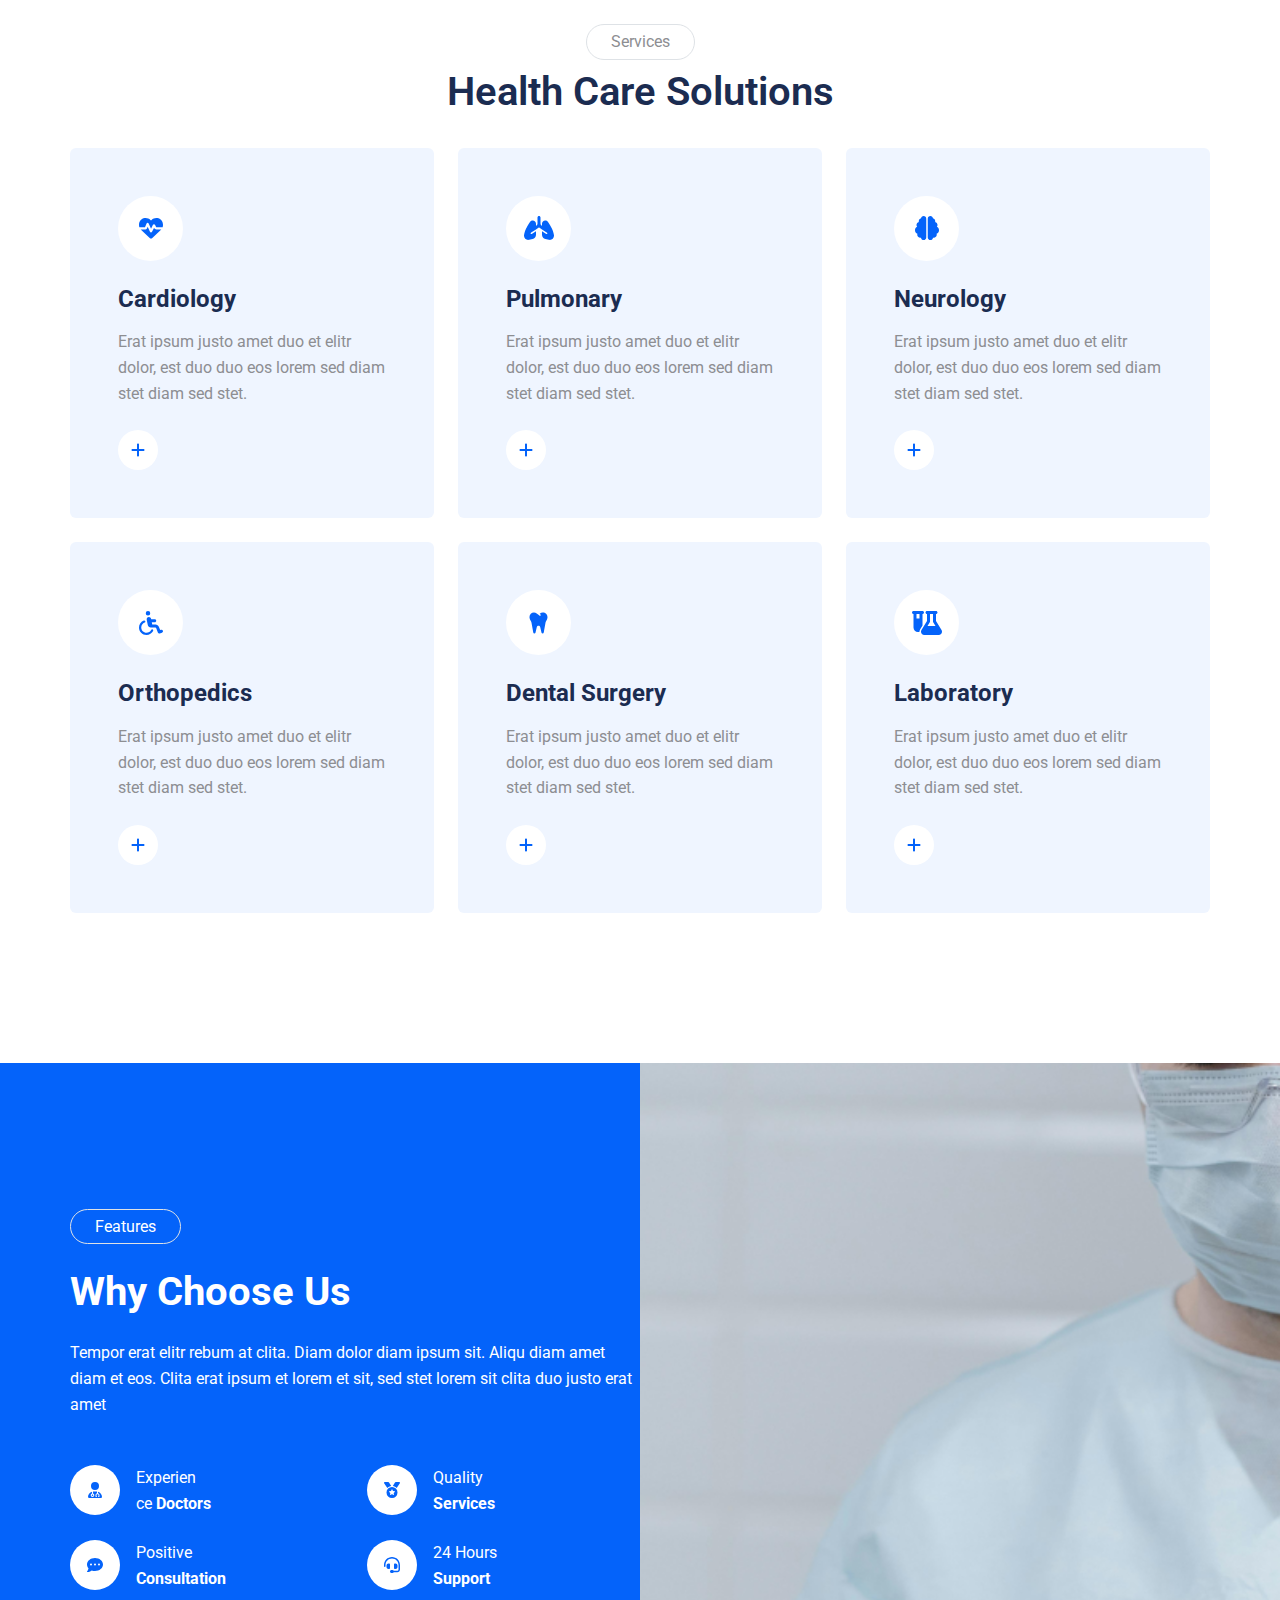
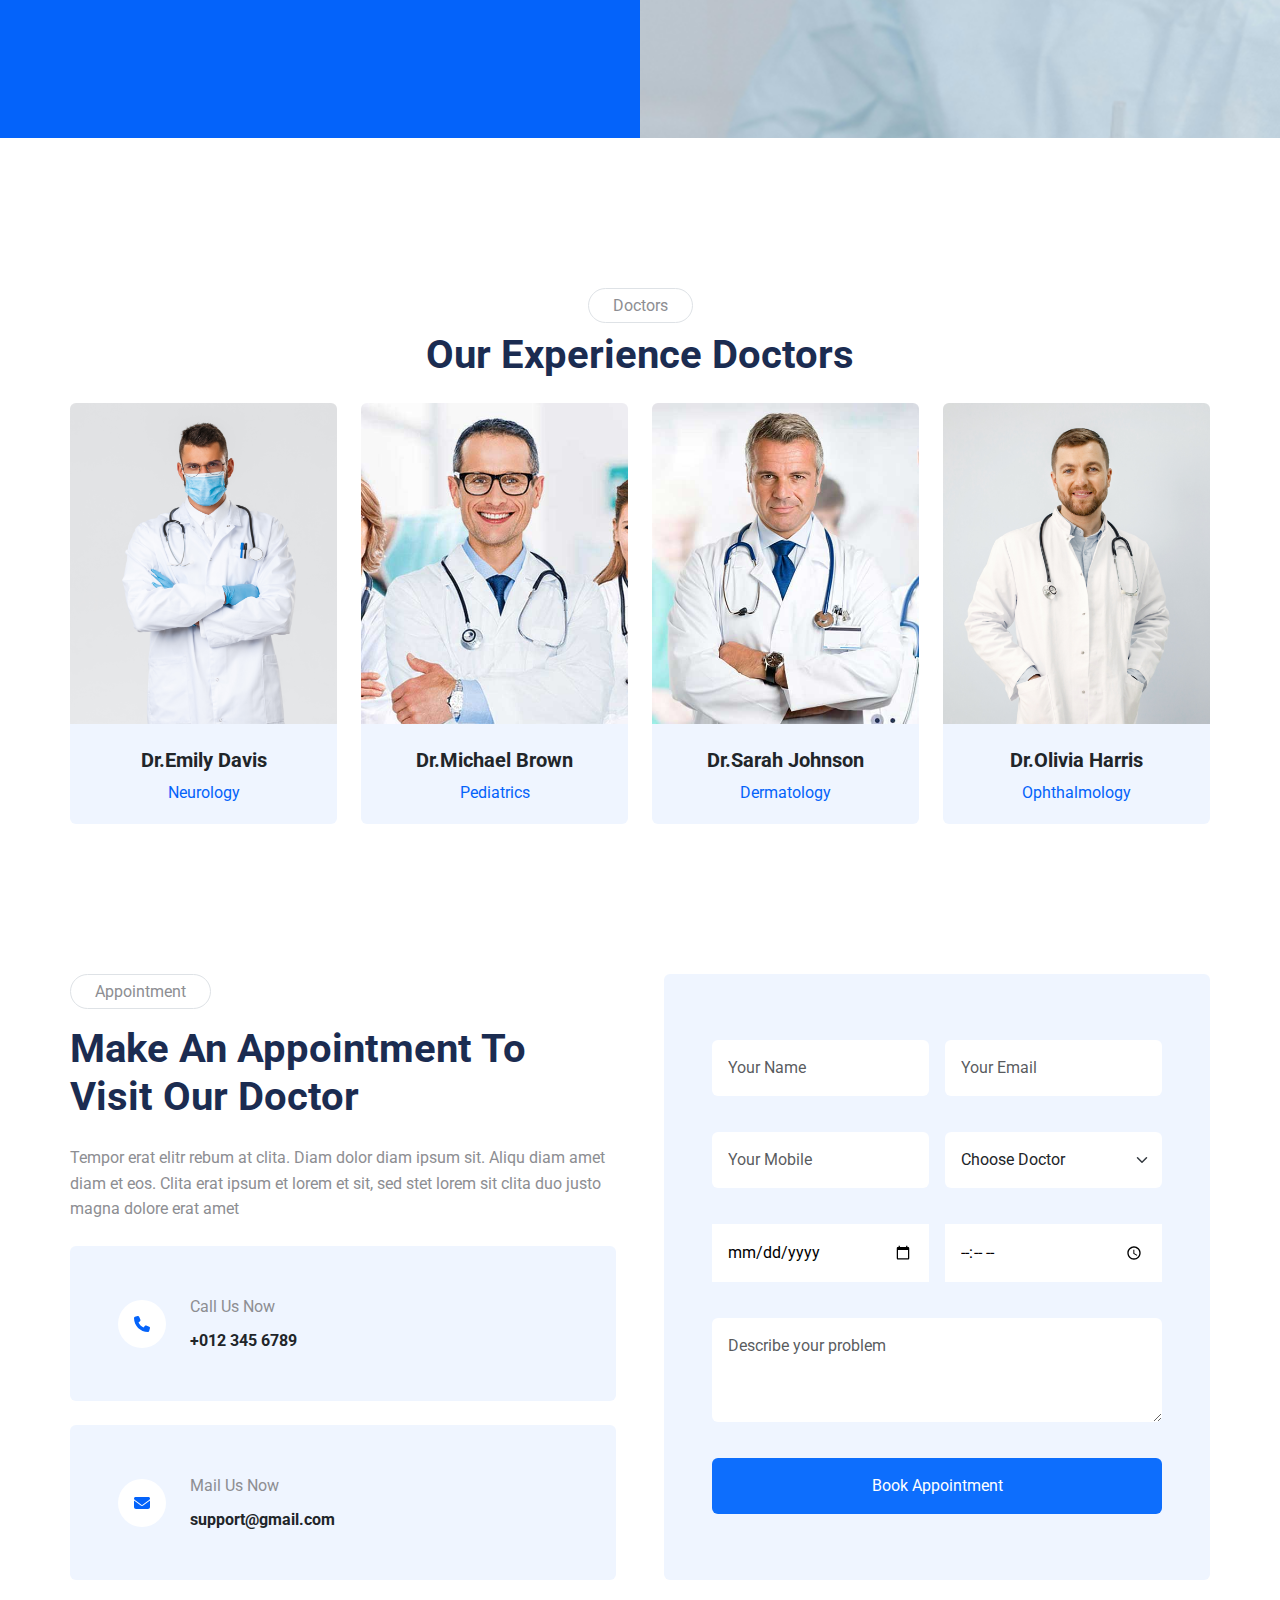
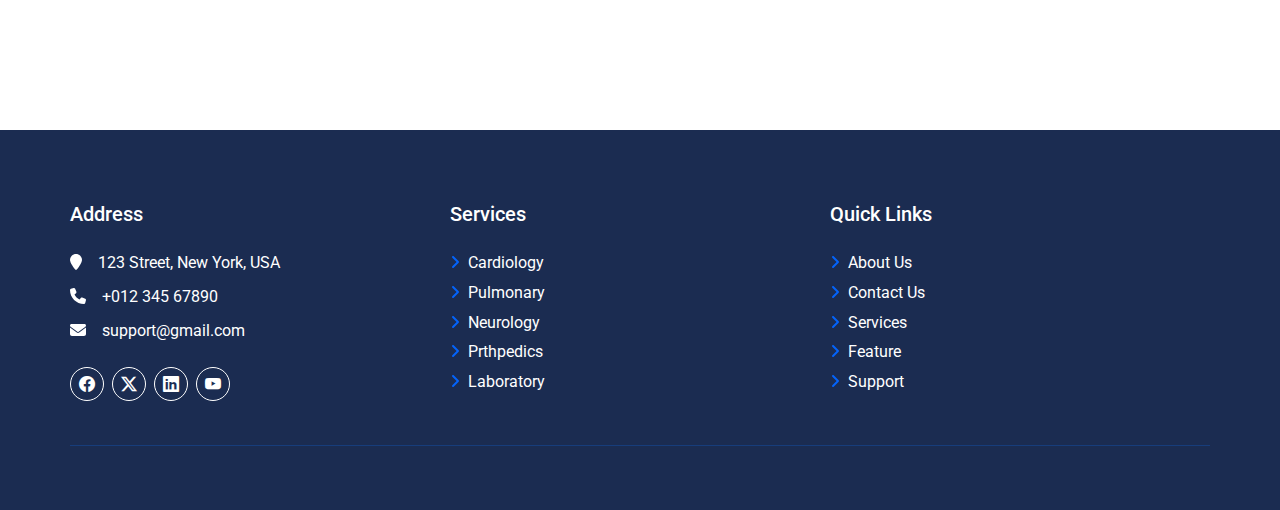
==== commit f23305bc: "seconde commit" ====
--- a/index.html
+++ b/index.html
@@ -167,14 +167,14 @@
             </div>
             <div class="carousel-inner">
               <div class="carousel-item active" data-bs-interval="10000">
-                <img src="./img/carousel-1.jpg" class="d-block w-100" alt="...">
+                <img src="./img/carousel 001.png" class="d-block w-100" alt="...">
                 <div
                   class="carousel-caption d-none d-md-flex justify-content-center align-items-center position-absolute top-0  p-0 h-100 ">
                   <h5 class="text-primary fs-1">Cardiology</h5>
                 </div>
               </div>
               <div class="carousel-item" data-bs-interval="2000">
-                <img src="./img/carousel-2.jpg" class="d-block w-100" alt="...">
+                <img src="./img/couresel 002.png" class="d-block w-100" alt="...">
                 <div
                   class="carousel-caption d-none d-md-flex justify-content-center align-items-center position-absolute top-0  p-0 h-100 "
                   id="text-coursel-item">
@@ -182,7 +182,7 @@
                 </div>
               </div>
               <div class="carousel-item" data-bs-interval="3000">
-                <img src="./img/carousel-3.jpg" class="d-block w-100" alt="...">
+                <img src="./img/carousel003.png" class="d-block w-100" alt="...">
                 <div
                   class="carousel-caption d-none d-md-flex justify-content-center align-items-center position-absolute top-0  p-0 h-100"
                   id="text-coursel-item">
@@ -215,7 +215,7 @@
     <div class="container px-4 px-md-0">
       <div class="row g-5 px-lg-0">
         <div class="col-12 col-lg-6 d-flex flex-column" id="section-img">
-          <img id="img-about-1" class="align-self-end rounded w-75" src="./img/about-1.jpg" alt="">
+          <img id="img-about-1" class="align-self-end rounded w-75" src="./img/about-001.png" alt="">
           <img class="w-50 pt-3 pe-3 bg-white rounded" id="img-about-2" src="./img/about-2.jpg" alt="">
         </div>
         <div class="col-12 col-lg-6" id="text">
@@ -368,7 +368,7 @@
           </div>
         </div>
         <div class="col-12 col-lg-6"> <img id="img-features" class="w-lg-50 w-100 object-fit-cover"
-            src="./img/feature.jpg" alt=""></div>
+            src="./img/feature 01.png" alt=""></div>
 
       </div>
 
--- a/css/index.css
+++ b/css/index.css
@@ -60,7 +60,7 @@
 
 #Breadcrumb {
   height: 37%;
-  background-image: url(/img/header-page.jpg);
+  background-image: url(/img/header.png);
   background-size: cover;
   background-position: center;
 }
